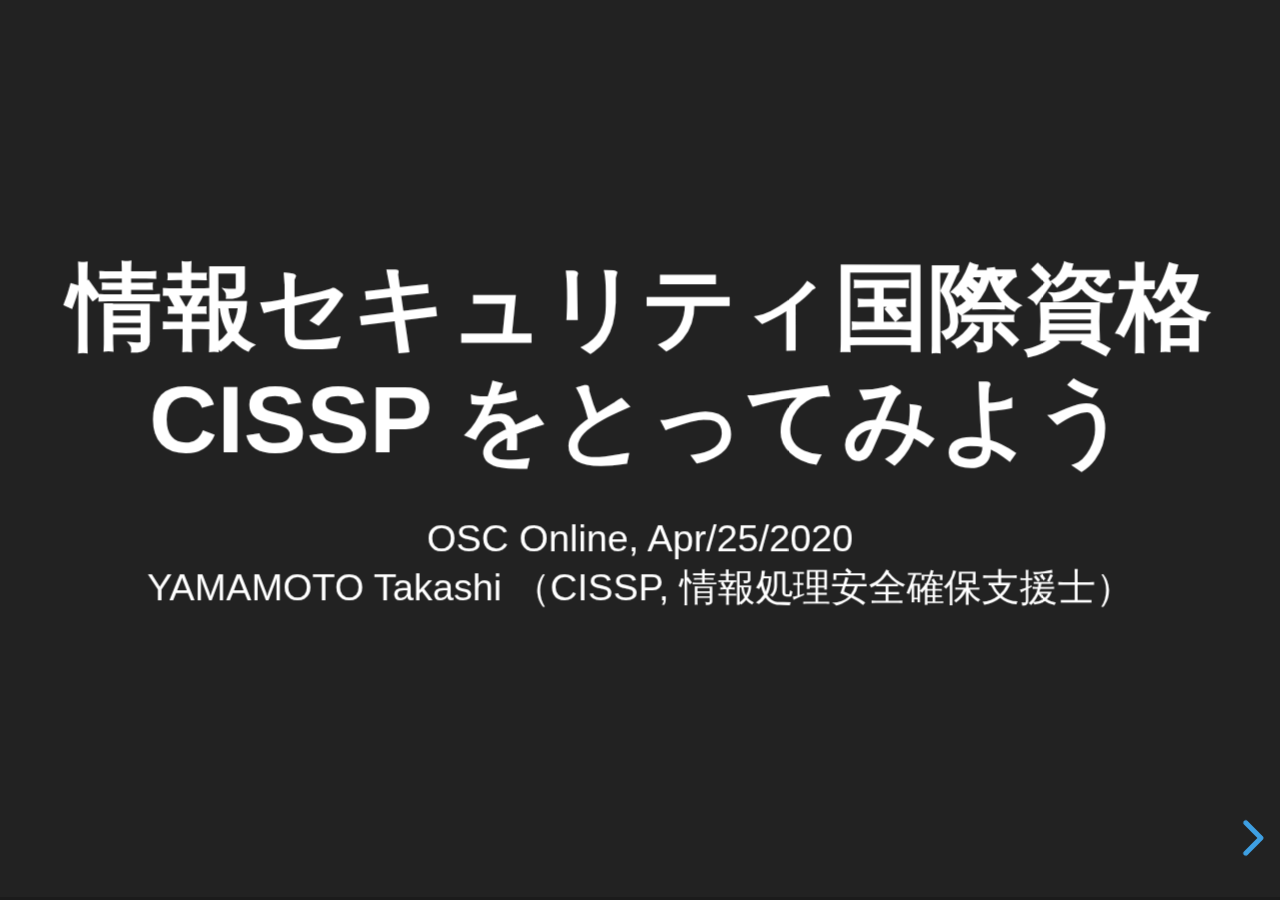
==== docs/index.html @ 503a68ac "doc -> docs" ====
<!DOCTYPE html>

<html>
  <head>
    <meta charset="utf-8" />
    <title>情報セキュリティ国際資格 CISSP をとってみよう &#8212; cissp 2019.9 documentation</title>
    <link rel="stylesheet" href="_static/basic.css" type="text/css" />
    <link rel="stylesheet" href="_static/pygments.css" type="text/css" />
    <link rel="stylesheet" href="_static/revealjs/css/reveal.css" type="text/css" />
    <link rel="stylesheet" href="_static/revealjs/lib/css/zenburn.css" type="text/css" />
    <link rel="stylesheet" href="_static/black2.css" type="text/css" />
    <script id="documentation_options" data-url_root="./" src="_static/documentation_options.js"></script>
    <script src="_static/jquery.js"></script>
    <script src="_static/underscore.js"></script>
    <script src="_static/doctools.js"></script>
    <script src="_static/language_data.js"></script>
    <link rel="index" title="Index" href="genindex.html" />
    <link rel="search" title="Search" href="search.html" />
    <meta name="apple-mobile-web-app-capable" content="yes">
    <meta name="apple-mobile-web-app-status-bar-style" content="black-translucent">
    <meta name="viewport" content="width=device-width, initial-scale=1.0, maximum-scale=1.0, user-scalable=no">
    
    
    <!-- Printing and PDF exports -->
    <script>
        var link = document.createElement( "link" );
        link.rel = "stylesheet";
        link.type = "text/css";
        if (window.location.search.match( /print-pdf/gi )) {
            link.href = "_static/revealjs/css/print/pdf.css";
        } else {
            link.href = "_static/revealjs/css/print/paper.css";
        }
        document.getElementsByTagName( "head" )[0].appendChild( link );
    </script>

  </head><body>
    <div class="reveal">
        <div class="slides">
            <aside class="notes">
Color profiles for Sphinx.</aside>
<aside class="notes">
Has to be used with hacks.css (bitbucket.org/lbesson/web-sphinx/src/master/.static/hacks.css)</aside>
<aside class="notes">
(c) Lilian Besson, 2011-2016, https://bitbucket.org/lbesson/web-sphinx/</aside>
<section>
<h1>情報セキュリティ国際資格 CISSP をとってみよう</h1>
<div class="line-block">
<div class="line">OSC Online, Apr/25/2020</div>
<div class="line">YAMAMOTO Takashi （CISSP, 情報処理安全確保支援士）</div>
</div>
</section>
<section >
<h2>お願い</h2>
<ul class="simple">
<li><p>zoom 聴講者はチャットか Q&amp;A でリアクションして頂けるとありがたいです</p>
<ul>
<li><p>リアクションないとものひとりごといっているような感覚に陥ります</p></li>
<li><p>他のセッションでも同じなのでよろしくおねがいします</p></li>
</ul>
</li>
<li><p>youtube のかたは twitter ハッシュタグ <span class="red">#osc20on</span></p>
<ul>
<li><p>zoom より 30 秒程度遅れます</p></li>
</ul>
</li>
</ul>
<p>ご協力を</p>
</section>
<section >
<section>
<h2>CISSP とは</h2>
<ul class="simple">
<li><p>CISSP - Certified Information Systems Security Professional セキュリティ プロフェッショナル認定資格</p></li>
<li><p>CISSP 認定資格とは、 <a class="reference external" href="https://japan.isc2.org/">(ISC)² （International Information Systems Security Certification Consortium）</a> が認定を行っている国際的に認められた情報セキュリティ・プロフェッショナル認定資格です。</p></li>
</ul>
</section>
<section >
<h3>なんのこっちゃ? （1）</h3>
<ul class="simple">
<li><p>情報処理安全確保支援士が通用するのは日本国内だけです</p>
<ul>
<li><p>だからといって支援士を否定はしません。お間違いなく</p></li>
</ul>
</li>
<li><p>航空自衛隊プログラム管理隊の自衛官が取得</p>
<ul>
<li><p>兵器はコンピューター</p></li>
<li><p>CISSP でサイバーセキュリティ勉強度をアメリカに証明</p>
<ul>
<li><p>CISSP ないとマニュアル見せてくれないはず</p></li>
</ul>
</li>
</ul>
</li>
</ul>
</section>
<section >
<h3>なんのこっちゃ? （2）</h3>
<ul class="simple">
<li><p>便利かつセキュアなコンピューターの利用</p>
<ul>
<li><p>コンピューターは道具です</p></li>
<li><p>道具の使用をセキュリティのために制限しないように努めます</p></li>
<li><p>セキュリティのためなんでもかんでも NG にする考えが NG</p></li>
</ul>
</li>
<li><p>マネージメント層向けです</p>
<ul>
<li><p>支援士のように枝葉末節は問われません</p></li>
</ul>
</li>
<li><p><a class="reference external" href="https://www.globalknowledge.com/us-en/resources/resource-library/articles/most-popular-certifications/">5 Most Popular IT Certifications for 2019 - Global Knowledge</a></p></li>
</ul>
</section>
<section >
<h3>言葉の定義を厳密に行う試験です</h3>
<ul class="simple">
<li><p>Policy: 従わないとならない、短い文。例: 会社のセクシャルハラスメントポリシー</p></li>
<li><p>Procedures: 従わないとならない、様々なタスクの実行方法をひとつずつ具体的に指示</p></li>
<li><p>Standards: 従わないとならない、詳しいスペック。例: 当社では Office 365 を全ノートパソコンに導入する</p></li>
<li><p>Baselines: 自分の判断で使う。Standard を導入するための統一基準。例: Group Policy in Windows</p></li>
<li><p>Guidelines: 自分の判断で使う。アドバイス集。例: サイバーセキュリティ経営ガイドライン</p></li>
</ul>
</section>
<section >
<h3>何人くらい ?</h3>
<p>全世界 142,112人 2020 年 1 月 1 日現在 <a class="reference external" href="https://japan.isc2.org/default.aspx">(ISC)² Japan</a></p>
<table class="colwidths-given docutils align-default">
<colgroup>
<col style="width: 50%" />
<col style="width: 50%" />
</colgroup>
<tbody>
<tr class="row-odd"><td><p>日本</p></td>
<td><p>2,566人</p></td>
</tr>
<tr class="row-even"><td><p>アメリカ</p></td>
<td><p>90,514人</p></td>
</tr>
<tr class="row-odd"><td><p>中国</p></td>
<td><p>2,870人</p></td>
</tr>
<tr class="row-even"><td><p>韓国</p></td>
<td><p>2,744人</p></td>
</tr>
<tr class="row-odd"><td><p>香港</p></td>
<td><p>1,827人</p></td>
</tr>
<tr class="row-even"><td><p>シンガポール</p></td>
<td><p>2,191人</p></td>
</tr>
<tr class="row-odd"><td><p>オーストラリア</p></td>
<td><p>2,696人</p></td>
</tr>
</tbody>
</table>
</section>
</section>
<section >
<h2>あんた誰よ ?</h2>
<ul class="simple">
<li><p>CISSP 2020/1 取得、情報処理安全確保支援士</p></li>
<li><p><a class="reference external" href="https://matomo.jp/">matomo (Piwik) Japan</a></p>
<ul>
<li><p>オープンソース Web アクセス解析システム</p></li>
</ul>
</li>
<li><p><a class="reference external" href="https://jpvlad.com">日本ウラジオストク協会理事</a></p></li>
<li><p>東京電機大学国際化サイバーセキュリティ学特別コース CySec 二期生</p></li>
<li><p>NICT 情報通信研究機構に勤務</p></li>
</ul>
<p>※本日の発表は各組織の見解ではありません</p>
</section>
<section >
<section>
<h2>試験</h2>
</section>
<section >
<h3>試験範囲</h3>
<div class="line-block">
<div class="line">CISSP CBK（Common Body of Knowledge: セキュリティ共通知識分野）</div>
<div class="line"><a class="reference external" href="https://japan.isc2.org/cissp_gaiyou.html">8 ドメイン概要</a></div>
</div>
<ul class="simple">
<li><p>とにかく範囲が広いです</p></li>
<li><p>2019 年 5 月、さらに cloud 関連セキュリティが追加される</p></li>
</ul>
</section>
<section >
<h3>試験内容</h3>
<ul class="simple">
<li><p>699 米ドル + 消費税、約 85,000 円</p></li>
<li><p>4 択が 250 問、6 時間</p></li>
<li><p>日本語選択時は原文（英語）を参照可能</p>
<ul>
<li><p>google 先生の日本語訳のほうがいいかも</p></li>
<li><p>Authentication と Authorization が日本語だと両方 <span class="red">認証</span></p></li>
</ul>
</li>
<li><p><a class="reference external" href="https://www.pearsonvue.co.jp/">ピアソン VUE</a> の試験室の空きを探して予約</p>
<ul>
<li><p>東京（大手町）、大阪、博多、ソウル等</p></li>
</ul>
</li>
</ul>
</section>
</section>
<section >
<section>
<h2>言語</h2>
</section>
<section >
<h3>日本語? 英語?</h3>
<ul class="simple">
<li><p>もともとの試験が英語なので英語で勉強しましょう</p>
<ul>
<li><p>ただ、（私の場合）恐ろしく時間かかりました</p></li>
<li><p>google 先生に電子辞書、なんでも使う</p></li>
<li><p>英語だと safari が使える＝教材が多量かつ安い → 後ほど</p></li>
</ul>
</li>
<li><p>日本語だと試験問題の訳がたまにぶれてます</p>
<ul>
<li><p>Authentication と Authorization が日本語だと両方 <span class="red">認証</span></p></li>
<li><p>third party が <span class="red">サードパーティ、関連会社だったり</span></p></li>
<li><p>英語では単語の意味を厳密に定義したうえで問題が構築されている</p></li>
</ul>
</li>
</ul>
</section>
</section>
<section >
<section>
<h2>CBK（Common Body of Knowledge） 本</h2>
</section>
<section >
<h3>Conrad 本</h3>
<ul class="simple">
<li><p><a class="reference external" href="https://www.amazon.co.jp/CISSP-Study-Guide-Third-Conrad/dp/0128024372">Conrad 本</a></p>
<ul>
<li><p>読み込めば 60-70% くらい問題の正解を選べるようになります</p></li>
<li><p>cloud 関連の記述はありませんが、公式問題集二版で十分 → 後ほど</p></li>
<li><p><span class="red">safari に入った!</span> → 後ほど</p></li>
</ul>
</li>
</ul>
</section>
<section >
<h3>CBK 公式本</h3>
<ul class="simple">
<li><p>(ISC) <sup>2</sup> CISSP Certified Information Systems Security Professional Official Study Guide, 8th Edition</p>
<ul>
<li><p>safari（英語）にある。辞書がわりにつかう</p></li>
<li><p><a class="reference external" href="https://www.amazon.co.jp/%E6%96%B0%E7%89%88-CISSP-CBK%E5%85%AC%E5%BC%8F%E3%82%AC%E3%82%A4%E3%83%89%E3%83%96%E3%83%83%E3%82%AF-%E3%82%A2%E3%83%80%E3%83%A0%E3%83%BB%E3%82%B4%E3%83%BC%E3%83%89%E3%83%B3/dp/475710376X/ref=sr_1_1?__mk_ja_JP=%E3%82%AB%E3%82%BF%E3%82%AB%E3%83%8A&amp;keywords=cissp+%E6%97%A5%E6%9C%AC%E8%AA%9E&amp;qid=1567339533&amp;s=books&amp;sr=1-1">日本語があるにしてもぶ厚すぎ</a> <span class="red">高杉</span></p></li>
<li><p>全部読むとかそういうことしない</p></li>
</ul>
</li>
</ul>
</section>
</section>
<section >
<section>
<h2>問題集</h2>
</section>
<section >
<h3>OFFICEAL PRACTICE TESTS 公式問題集</h3>
<ul>
<li><p><a class="reference external" href="https://testbanks.wiley.com/WPDACE/Products">CISSP OFFICIAL PRACTICE TESTS 第二版</a></p>
<ul>
<li><p>公式問題集はこれだけです</p>
<ul class="simple">
<li><p>仕上がりを見るために使いましょう</p></li>
</ul>
</li>
<li><p>第一版とあわせて見ておいてもよいでしょう</p></li>
<li><div class="line-block">
<div class="line">CBK に 2019 年 5 月に追加された cloud 関連は第二版で十分</div>
<div class="line">→ 一版にはない</div>
</div>
</li>
<li><p>第二版は CBT （Computer Based Training） あり → 後ほど</p></li>
<li><p>両方とも safari に有</p></li>
</ul>
</li>
</ul>
</section>
<section >
<h3>公式問題集以外 （1）</h3>
<ul>
<li><p><a class="reference external" href="https://www.amazon.co.jp/CISSP-Practice-Questions-Exam-Cram-ebook/dp/B01HF7BE78/ref=sr_1_1?__mk_ja_JP=%E3%82%AB%E3%82%BF%E3%82%AB%E3%83%8A&amp;keywords=CISSP+exam&amp;qid=1567339607&amp;s=english-books&amp;sr=1-1">CISSP Practice Questions Exam Cram 第 4 版</a></p>
<ul>
<li><p>出版社はピアソン（試験会場を運営）</p></li>
<li><p>公式問題集まえに解く。暗号方式についてこれでもかと出題アリ</p></li>
<li><div class="line-block">
<div class="line"><a class="reference external" href="https://www.amazon.co.jp/CISSP-Exam-Cram-Michael-Gregg/dp/0789760207">第 5 版</a> が一瞬出てたけど、消滅</div>
<div class="line">→ 第 4 版は cloud 関連がない</div>
</div>
</li>
<li><p>safari で入手可能</p></li>
</ul>
</li>
</ul>
</section>
<section >
<h3>公式問題集以外 （2）</h3>
<ul class="simple">
<li><p><a class="reference external" href="https://www.amazon.co.jp/CISSP-Practice-Exams-Fifth-Harris/dp/1260142671">CISSP Practice Exams, Fifth Edition</a></p>
<ul>
<li><p>工学系であればおなじみの McGraw-Hill、少し古いけど日本語訳あり</p></li>
<li><p>公式問題集と比較すると斜め上から考えさせるいい問題集だと思う</p></li>
<li><p>Shon Harris (March 27, 1968 – October 8, 2014) was a prolific author of books and articles on topics related to information security, including study guides for CISSP security certification examination.</p>
<ul>
<li><p>残念、著者亡くなる</p></li>
</ul>
</li>
<li><p>CBT あり → 後ほど</p></li>
</ul>
</li>
</ul>
</section>
</section>
<section >
<section>
<h2>CBT （Computer Based Training）</h2>
</section>
<section >
<h3>CCCure</h3>
<ul class="simple">
<li><p><a class="reference external" href="https://www.cccure.education/home">CCCure</a></p>
<ul>
<li><p>1 年で 200 米ドルだったと思う</p>
<ul>
<li><p>いろいろあるけど CISSP 関連は 1500 問ほど</p></li>
</ul>
</li>
<li><p>問題を作りたい人が投稿できるサイトです</p></li>
<li><p>パクり、解答が怪しいのも散見、だが domain 4 はどれよりも最強</p>
<ul>
<li><p>怪しい問題を調べまくるのもまたよし、力はつく</p></li>
</ul>
</li>
</ul>
</li>
</ul>
</section>
<section >
<h3>SYBEX</h3>
<ul class="simple">
<li><p><a class="reference external" href="https://testbanks.wiley.com/WPDACE/Login">(ISC)² CISSP Official Practice Tests, 2nd Edition</a></p>
<ul>
<li><p>CISSP Official Practice Tests <span class="red">一版</span> にログイン方法あり、無料</p>
<ul>
<li><p>一版は safari から入手してください</p></li>
<li><p>テストは二版です → つまり一版が手に入れば二版はタダ</p></li>
<li><p>公式問題集は仕上がりを見るために使いましょう</p></li>
</ul>
</li>
</ul>
</li>
</ul>
</section>
<section >
<h3>McGrawHill Education</h3>
<ul class="simple">
<li><p><a class="reference external" href="https://hub.totalsem.com/mheclaim">CISSP Practice Exams, Fifth Edition Resources</a></p>
<ul>
<li><p>CISSP Practice Exams, Fifth Edition に一章割いて CBT 説明有</p></li>
<li><p>はやく気づけばよかった</p></li>
<li><p>google 先生のためのコピペができないのでプラグインで解除します</p>
<ul>
<li><p><a class="reference external" href="https://addons.mozilla.org/ja/firefox/addon/absolute-enable-right-click/">Absolute Enable Right Click &amp; Copy</a> (Firefox)</p></li>
</ul>
</li>
</ul>
</li>
</ul>
</section>
<section >
<h3>Boson</h3>
<ul>
<li><p><a class="reference external" href="https://www.boson.com/certification-kit/kit-isc2-cissp?r=1">Kit for (ISC)² CISSP</a></p>
<ul>
<li><p>Boson さん、相当自身があるみたい。大激論 → <a class="reference external" href="https://www.reddit.com/r/cissp/comments/8giocu/cccure_or_boson/">CCCure or Boson?</a></p>
<ul>
<li><div class="line-block">
<div class="line">Boson さん、毎度 CISSP を失効させて、試験受けてるそうな…</div>
<div class="line">CISSP は、支援士と同様、認定講義を受けないと失効します</div>
</div>
</li>
</ul>
</li>
<li><p>CCCure に金払ったので使ってはないです… でもよさそうです</p></li>
</ul>
</li>
</ul>
</section>
</section>
<section >
<section>
<h2>大学機関</h2>
</section>
<section >
<h3>東京電機大学国際化サイバーセキュリティ特別コース</h3>
<ul class="simple">
<li><p><a class="reference external" href="https://cysec.dendai.ac.jp/">CySec</a></p>
<ul>
<li><p>これしか知らんけど一番安価でしょう</p></li>
<li><p>教育を受けて人月商売から脱却しませんか?</p></li>
<li><p>18:10 から北千住でセキュリティについて学ぶ</p></li>
<li><p>CISSP ドメインについての学習は CySec プログラムの一部</p></li>
</ul>
</li>
<li><p>厚生労働省「教育訓練給付制度（専門実践教育訓練給付）」対象</p>
<ul>
<li><p>フル受講し修了する必要があります</p></li>
</ul>
</li>
<li><p>子育て世代女性の受講支援あり（詳細不明）</p></li>
<li><p>お値段フル受講 224,000 円 + ID カード 10,000 円 + 施設利用料 200 USD</p>
<ul>
<li><p>フル受講は 140 駒/年</p></li>
</ul>
</li>
<li><p>毎月 OB/OG 会</p></li>
</ul>
</section>
<section >
<h3>CySec 講師陣（敬称略）</h3>
<ul class="simple">
<li><p>佐々木 良一: <a class="reference external" href="https://digitalforensic.jp/">デジタル・フォレンジック（DF）研究会会長</a> 日本 DF 第一人者</p></li>
<li><p>大河内 智秀: CISSP を日本に導入、 <a class="reference external" href="https://www.tokiorisk.co.jp/service/cyber/cisoadvisory/advisor01/">東京海上日動リスクコンサルティング</a></p></li>
<li><p>中島 一樹: トヨタ自動車情報セキュリティ推進室、トヨタの偉い人</p></li>
<li><p>小熊 慶一郎: (ISC) <sup>2</sup> 日本代表、もとバーテンダー</p></li>
<li><p>櫻庭 信之: 弁護士、デジタル・フォレンジック研究会法務部門トップ</p></li>
<li><p>上原 哲太郎: <a class="reference external" href="https://www.slideshare.net/tetsutalow/ss-109290879">サマータイム実施は不可能である</a></p></li>
<li><p>米澤 慎一郎: 岐阜県警察本部 CISSP, GCIH</p></li>
<li><p>猪俣 敦夫: 大阪大学、 <a class="reference external" href="http://www.enpit.jp/">enPiT</a> SecCap 等講師、NICT SecHack365</p></li>
<li><p>亀田 勇歩: SCSK 株式会社</p></li>
</ul>
<p>他多数、内容を考えると、講師陣ほぼボランティア ?</p>
</section>
</section>
<section >
<section>
<h2>「下手ほど筆を選べ」</h2>
</section>
<section >
<h3>kindle</h3>
<ul class="simple">
<li><p>kindle</p>
<ul>
<li><p>重たいの持って歩けないし、辞書と連動しているので必須</p></li>
<li><p>付属辞書は複数語が貧弱、英次郎から Kindle 用辞書を作製</p>
<ul>
<li><p><a class="reference external" href="http://umetake.d.dooo.jp/kindle/make_dic.html">Kindleで使える英和辞典を英辞郎から作成してみる</a></p>
<ul>
<li><p>ただ、辞書サイズ縮小化が目的となってしまいデータを削り複数語の検索ができないようにしているのが残念。
複数語こそ英次郎の持ち味なので縮小化しないように改造が必要</p></li>
</ul>
</li>
<li><p>英次郎はヤフオクでも手に入ります</p></li>
</ul>
</li>
</ul>
</li>
</ul>
</section>
<section >
<h3>kindle で読めるようデータをつくる</h3>
<ul class="simple">
<li><p><a class="reference external" href="https://calibre-ebook.com/">calibre - E-book management</a></p>
<ul>
<li><p>電子書籍からまるごとコピペして google 翻訳にかけるのに重宝</p></li>
<li><p>safari からのコピーを kindle で読めるように emobi 変換 → 転送</p></li>
</ul>
</li>
<li><p><a class="reference external" href="https://qiita.com/wildmouse/items/51416c27ee27e4d566dd">Safari Books Online</a></p>
<ul>
<li><p>LibreOffice に貼り付け → calibre でいい具合に ebook 化 → kindle</p></li>
<li><p>CBK 公式、Conrad 本等、CISSP 参考書の有名どころはすべてあります</p>
<ul>
<li><p>Conrad 本始め日本語化されていない書籍が安価にて手に入る</p></li>
</ul>
</li>
</ul>
</li>
</ul>
</section>
<section >
<h3>e-単語集</h3>
<ul>
<li><p><a class="reference external" href="https://quizlet.com">カード学習ソフト Quizlet</a></p>
<ul>
<li><p>調べた単語は中学英単語記憶のように全てつっこみます</p>
<ul>
<li><div class="line-block">
<div class="line">CCCure を解き終わるまではとにかくわからない単語だらけです</div>
<div class="line">↑ 終わるころには単語がそろい楽になります</div>
</div>
</li>
<li><p>単語集を作る作業だけで結構覚えられる</p></li>
</ul>
</li>
<li><p>スマホと連動できるので、通勤中単語を覚えること</p></li>
</ul>
</li>
</ul>
</section>
</section>
<section >
<section>
<h2>どう対策するか～取り組み方</h2>
</section>
<section >
<h3>取り組み方（1）</h3>
<ol class="arabic simple">
<li><p>Conrad 本を一度読みます</p></li>
<li><p>CISSP Practice Questions Exam Cram 第 4 版を解いていきます</p>
<ul class="simple">
<li><p>わからない（あやふやな）単語、略語は今一度解答前に調べます</p>
<ul>
<li><p>調べた結果は単語集としてまとめます</p></li>
<li><p>いい図面、PowerPoint は紙でコピーして手元におきます</p></li>
</ul>
</li>
<li><p>通勤中は Conrad 本二周目に入ります</p></li>
</ul>
</li>
<li><p>CCCure を解きます</p>
<ul class="simple">
<li><p>ここでも解答前に調べます</p></li>
</ul>
</li>
</ol>
</section>
<section >
<h3>取り組み方（2）</h3>
<ol class="arabic simple" start="4">
<li><p>CISSP OFFICIAL PRACTICE TESTS 第二版 で Practice Tests を <span class="red">除いた</span> ドメイン毎のテストを解きます</p>
<ul class="simple">
<li><p>ここでも解答前に調べていいですが、それでもどこのドメインが弱いか得点にあらわれます</p></li>
<li><p>弱いドメインのどの単語を覚えていないか控えておきます</p></li>
<li><p>解答前に調べても 8 割程度しか正解しないときは公式問題集以外で再勉強です</p></li>
</ul>
</li>
<li><p>弱い単語を覚え、弱いドメインは Conrad 本（3 周目）で復習</p></li>
</ol>
</section>
<section >
<h3>取り組み方（3）</h3>
<ol class="arabic" start="6">
<li><p>CISSP OFFICIAL PRACTICE TESTS 第二版 Practice Tests を解きます</p>
<ul class="simple">
<li><p>解答前に調べてもてもいいですが、正答率 9 割を目指します</p>
<ul>
<li><p>すこし解いて 9 割でなければ、弱いドメインの復習</p></li>
<li><p>Practice Tests は 250 問程度、貴重な公式問題を消費しない</p></li>
</ul>
</li>
<li><p>弱い単語の復習に専念します</p></li>
</ul>
</li>
<li><ol class="arabic simple" start="6">
<li><p>の進捗をみつつ試験会場の予約をします</p></li>
</ol>
<ul class="simple">
<li><p>仕上がりが芳しくなければ試験日をリスケ</p></li>
<li><p>解答時間は長丁場なのであまり気にしなくてもいいです</p></li>
</ul>
</li>
</ol>
</section>
</section>
<section >
<section>
<h2>試験当日</h2>
</section>
<section >
<h3>持っていくもの</h3>
<ul class="simple">
<li><p>運転免許証と図書館のカード</p></li>
<li><p><span class="red">食料</span> 、水</p>
<ul>
<li><p>弁当も可能だが、ロッカーが狭い</p></li>
</ul>
</li>
</ul>
</section>
<section >
<h3>試験中</h3>
<ul class="simple">
<li><p>いつでも休憩で退出可能です</p>
<ul>
<li><p>いちいち静脈認証するので面倒ではあります</p></li>
<li><p>眼鏡もいちいちチェックされます</p></li>
</ul>
</li>
</ul>
</section>
<section >
<h3>試験後</h3>
<ul class="simple">
<li><p>時間が来ると自動終了します</p>
<ul>
<li><p>データの submit は試験官が行います</p></li>
</ul>
</li>
<li><p>submit して即座に結果がわかります</p>
<ul>
<li><p>クールダウンする間もなく、落ちた時は悲しいものがあります</p></li>
</ul>
</li>
</ul>
</section>
<section >
<h3>試験結果</h3>
<ul class="simple">
<li><p>不合格は A4 二枚、合格は一枚、だから、内容見なくてもわかる</p>
<ul>
<li><p>一回落ちたから知ってるんです (w</p></li>
</ul>
</li>
</ul>
</section>
</section>
<section >
<h2>単語集</h2>
<div class="line-block">
<div class="line"><a class="reference external" href="https://qiita.com/selfnavi/items/fc81f2950c6eb21807fd">CISSP 単語集</a></div>
<div class="line">情報源のリンクもあるので、後追いするだけでおけー</div>
<div class="line">一年半くらいかかってます</div>
</div>
</section>
<section >
<section>
<h2>合格後の手続き</h2>
</section>
<section >
<h3>必要なもの</h3>
<ol class="arabic simple">
<li><p>CISSP フォルダー（すでに取得しているということ）の推薦</p></li>
<li><p>職場に所属している（いた）ことの証明</p></li>
<li><p>職務経歴書</p></li>
<li><p>初年度会費</p></li>
</ol>
</section>
<section >
<h3>CISSP フォルダーの推薦</h3>
<ul class="simple">
<li><p>フルネームと (ISC) <sup>2</sup> の会員番号が必要</p>
<ul>
<li><p>推薦文まで用意しろとはいわれません</p></li>
<li><p>知り合いいなければ (ISC) <sup>2</sup> に相談するか、私でもいいです</p></li>
</ul>
</li>
</ul>
</section>
<section >
<h3>会社の所属証明書</h3>
<ul class="simple">
<li><p>形式はなんでもいいけど <span class="red">英語</span> で</p>
<ul>
<li><p>わたしは <a class="reference external" href="https://dent-sweden.com/study-abroad/certificate-of-employmetnt">この通りに書いてくれ</a> と、前職社長にお願いしました</p></li>
</ul>
</li>
</ul>
</section>
<section >
<h3>職務経歴書</h3>
<p>Candidates must have a minimum of five years cumulative paid work experience in two or more of the eight domains of the CISSP CBK.</p>
<ul class="simple">
<li><p>A4 二枚程度で(ISC) <sup>2</sup> が要求する 5 年、2 ドメイン以上の関連を書く</p></li>
<li><p>経営者層（C-level）とか、情シス、ベンダーにセキュリティ対策とかインシデントにおいてどう自分がつないだのかを詳しく書く</p></li>
</ul>
</section>
<section >
<h3>職務経歴書（要求を満たさなかった例）</h3>
<p>Thank you for your submission. Unfortunately, you did not provide enough information for us to determine your experience in the CISSP domains.</p>
<p>Please provide a detailed description of the security duties that you performed in relation to the CISSP domains for each position you are claiming toward your experience.</p>
<ul class="simple">
<li><p>ここまで 2 カ月ほど待たされます</p></li>
<li><p>さすがにここではお見せできません</p></li>
</ul>
</section>
<section >
<h3>職務経歴書（書き直し後）</h3>
<p>Congratulations! Your application for CISSP has been reviewed and is now complete. Please check www.isc2.org/dashboard to review your certification status. 年会費払え</p>
<ul class="simple">
<li><p>結局 google 翻訳で日本語がおかしくければおkーでした</p></li>
<li><p>書き直しの提出については一週間以内に返事がきます</p></li>
</ul>
</section>
<section >
<h3>年会費をクレジットカードでお支払い</h3>
<ul class="simple">
<li><p>13914 円（125 USD）/year</p></li>
<li><p><a class="reference external" href="https://www.isc2.org/Dashboard/Profile">ISC² マイページ</a> より CISSP 証明書を PDF で発行できます</p></li>
</ul>
<p>Congratulations! Based on your examination results, application review and acceptance of your endorsement, the (ISC)² Board of Directors has awarded you the CISSP certification.</p>
</section>
<section >
<h3>紙の証明書がきます</h3>
<ul class="simple">
<li><p>二カ月近くかかります</p></li>
</ul>
</section>
</section>
<section >
<h2>ご清聴ありがとうございました</h2>
<p>質問ありましたら</p>
</section>

        </div>
    </div>
    
    <script src="_static/revealjs/js/reveal.js"></script>
    
    <script>
        var revealjsConfig = {
          dependencies: []
        };
        Object.assign(revealjsConfig, 
{
    "width": 1366,
    "height": 768,
    "lang": "ja",
    "slide_number": "True"
}
);
        
        
        
        // More info https://github.com/hakimel/reveal.js#configuration
        Reveal.initialize(revealjsConfig);
    </script>

  </body>
</html>
---- docs/_static/basic.css ----
/*
 * basic.css
 * ~~~~~~~~~
 *
 * Sphinx stylesheet -- basic theme.
 *
 * :copyright: Copyright 2007-2020 by the Sphinx team, see AUTHORS.
 * :license: BSD, see LICENSE for details.
 *
 */

/* -- main layout ----------------------------------------------------------- */

div.clearer {
    clear: both;
}

/* -- relbar ---------------------------------------------------------------- */

div.related {
    width: 100%;
    font-size: 90%;
}

div.related h3 {
    display: none;
}

div.related ul {
    margin: 0;
    padding: 0 0 0 10px;
    list-style: none;
}

div.related li {
    display: inline;
}

div.related li.right {
    float: right;
    margin-right: 5px;
}

/* -- sidebar --------------------------------------------------------------- */

div.sphinxsidebarwrapper {
    padding: 10px 5px 0 10px;
}

div.sphinxsidebar {
    float: left;
    width: 230px;
    margin-left: -100%;
    font-size: 90%;
    word-wrap: break-word;
    overflow-wrap : break-word;
}

div.sphinxsidebar ul {
    list-style: none;
}

div.sphinxsidebar ul ul,
div.sphinxsidebar ul.want-points {
    margin-left: 20px;
    list-style: square;
}

div.sphinxsidebar ul ul {
    margin-top: 0;
    margin-bottom: 0;
}

div.sphinxsidebar form {
    margin-top: 10px;
}

div.sphinxsidebar input {
    border: 1px solid #98dbcc;
    font-family: sans-serif;
    font-size: 1em;
}

div.sphinxsidebar #searchbox form.search {
    overflow: hidden;
}

div.sphinxsidebar #searchbox input[type="text"] {
    float: left;
    width: 80%;
    padding: 0.25em;
    box-sizing: border-box;
}

div.sphinxsidebar #searchbox input[type="submit"] {
    float: left;
    width: 20%;
    border-left: none;
    padding: 0.25em;
    box-sizing: border-box;
}


img {
    border: 0;
    max-width: 100%;
}

/* -- search page ----------------------------------------------------------- */

ul.search {
    margin: 10px 0 0 20px;
    padding: 0;
}

ul.search li {
    padding: 5px 0 5px 20px;
    background-image: url(file.png);
    background-repeat: no-repeat;
    background-position: 0 7px;
}

ul.search li a {
    font-weight: bold;
}

ul.search li div.context {
    color: #888;
    margin: 2px 0 0 30px;
    text-align: left;
}

ul.keywordmatches li.goodmatch a {
    font-weight: bold;
}

/* -- index page ------------------------------------------------------------ */

table.contentstable {
    width: 90%;
    margin-left: auto;
    margin-right: auto;
}

table.contentstable p.biglink {
    line-height: 150%;
}

a.biglink {
    font-size: 1.3em;
}

span.linkdescr {
    font-style: italic;
    padding-top: 5px;
    font-size: 90%;
}

/* -- general index --------------------------------------------------------- */

table.indextable {
    width: 100%;
}

table.indextable td {
    text-align: left;
    vertical-align: top;
}

table.indextable ul {
    margin-top: 0;
    margin-bottom: 0;
    list-style-type: none;
}

table.indextable > tbody > tr > td > ul {
    padding-left: 0em;
}

table.indextable tr.pcap {
    height: 10px;
}

table.indextable tr.cap {
    margin-top: 10px;
    background-color: #f2f2f2;
}

img.toggler {
    margin-right: 3px;
    margin-top: 3px;
    cursor: pointer;
}

div.modindex-jumpbox {
    border-top: 1px solid #ddd;
    border-bottom: 1px solid #ddd;
    margin: 1em 0 1em 0;
    padding: 0.4em;
}

div.genindex-jumpbox {
    border-top: 1px solid #ddd;
    border-bottom: 1px solid #ddd;
    margin: 1em 0 1em 0;
    padding: 0.4em;
}

/* -- domain module index --------------------------------------------------- */

table.modindextable td {
    padding: 2px;
    border-collapse: collapse;
}

/* -- general body styles --------------------------------------------------- */

div.body {
    min-width: 450px;
    max-width: 800px;
}

div.body p, div.body dd, div.body li, div.body blockquote {
    -moz-hyphens: auto;
    -ms-hyphens: auto;
    -webkit-hyphens: auto;
    hyphens: auto;
}

a.headerlink {
    visibility: hidden;
}

a.brackets:before,
span.brackets > a:before{
    content: "[";
}

a.brackets:after,
span.brackets > a:after {
    content: "]";
}

h1:hover > a.headerlink,
h2:hover > a.headerlink,
h3:hover > a.headerlink,
h4:hover > a.headerlink,
h5:hover > a.headerlink,
h6:hover > a.headerlink,
dt:hover > a.headerlink,
caption:hover > a.headerlink,
p.caption:hover > a.headerlink,
div.code-block-caption:hover > a.headerlink {
    visibility: visible;
}

div.body p.caption {
    text-align: inherit;
}

div.body td {
    text-align: left;
}

.first {
    margin-top: 0 !important;
}

p.rubric {
    margin-top: 30px;
    font-weight: bold;
}

img.align-left, .figure.align-left, object.align-left {
    clear: left;
    float: left;
    margin-right: 1em;
}

img.align-right, .figure.align-right, object.align-right {
    clear: right;
    float: right;
    margin-left: 1em;
}

img.align-center, .figure.align-center, object.align-center {
  display: block;
  margin-left: auto;
  margin-right: auto;
}

img.align-default, .figure.align-default {
  display: block;
  margin-left: auto;
  margin-right: auto;
}

.align-left {
    text-align: left;
}

.align-center {
    text-align: center;
}

.align-default {
    text-align: center;
}

.align-right {
    text-align: right;
}

/* -- sidebars -------------------------------------------------------------- */

div.sidebar {
    margin: 0 0 0.5em 1em;
    border: 1px solid #ddb;
    padding: 7px 7px 0 7px;
    background-color: #ffe;
    width: 40%;
    float: right;
}

p.sidebar-title {
    font-weight: bold;
}

/* -- topics ---------------------------------------------------------------- */

div.topic {
    border: 1px solid #ccc;
    padding: 7px 7px 0 7px;
    margin: 10px 0 10px 0;
}

p.topic-title {
    font-size: 1.1em;
    font-weight: bold;
    margin-top: 10px;
}

/* -- admonitions ----------------------------------------------------------- */

div.admonition {
    margin-top: 10px;
    margin-bottom: 10px;
    padding: 7px;
}

div.admonition dt {
    font-weight: bold;
}

div.admonition dl {
    margin-bottom: 0;
}

p.admonition-title {
    margin: 0px 10px 5px 0px;
    font-weight: bold;
}

div.body p.centered {
    text-align: center;
    margin-top: 25px;
}

/* -- tables ---------------------------------------------------------------- */

table.docutils {
    border: 0;
    border-collapse: collapse;
}

table.align-center {
    margin-left: auto;
    margin-right: auto;
}

table.align-default {
    margin-left: auto;
    margin-right: auto;
}

table caption span.caption-number {
    font-style: italic;
}

table caption span.caption-text {
}

table.docutils td, table.docutils th {
    padding: 1px 8px 1px 5px;
    border-top: 0;
    border-left: 0;
    border-right: 0;
    border-bottom: 1px solid #aaa;
}

table.footnote td, table.footnote th {
    border: 0 !important;
}

th {
    text-align: left;
    padding-right: 5px;
}

table.citation {
    border-left: solid 1px gray;
    margin-left: 1px;
}

table.citation td {
    border-bottom: none;
}

th > p:first-child,
td > p:first-child {
    margin-top: 0px;
}

th > p:last-child,
td > p:last-child {
    margin-bottom: 0px;
}

/* -- figures --------------------------------------------------------------- */

div.figure {
    margin: 0.5em;
    padding: 0.5em;
}

div.figure p.caption {
    padding: 0.3em;
}

div.figure p.caption span.caption-number {
    font-style: italic;
}

div.figure p.caption span.caption-text {
}

/* -- field list styles ----------------------------------------------------- */

table.field-list td, table.field-list th {
    border: 0 !important;
}

.field-list ul {
    margin: 0;
    padding-left: 1em;
}

.field-list p {
    margin: 0;
}

.field-name {
    -moz-hyphens: manual;
    -ms-hyphens: manual;
    -webkit-hyphens: manual;
    hyphens: manual;
}

/* -- hlist styles ---------------------------------------------------------- */

table.hlist td {
    vertical-align: top;
}


/* -- other body styles ----------------------------------------------------- */

ol.arabic {
    list-style: decimal;
}

ol.loweralpha {
    list-style: lower-alpha;
}

ol.upperalpha {
    list-style: upper-alpha;
}

ol.lowerroman {
    list-style: lower-roman;
}

ol.upperroman {
    list-style: upper-roman;
}

li > p:first-child {
    margin-top: 0px;
}

li > p:last-child {
    margin-bottom: 0px;
}

dl.footnote > dt,
dl.citation > dt {
    float: left;
}

dl.footnote > dd,
dl.citation > dd {
    margin-bottom: 0em;
}

dl.footnote > dd:after,
dl.citation > dd:after {
    content: "";
    clear: both;
}

dl.field-list {
    display: grid;
    grid-template-columns: fit-content(30%) auto;
}

dl.field-list > dt {
    font-weight: bold;
    word-break: break-word;
    padding-left: 0.5em;
    padding-right: 5px;
}

dl.field-list > dt:after {
    content: ":";
}

dl.field-list > dd {
    padding-left: 0.5em;
    margin-top: 0em;
    margin-left: 0em;
    margin-bottom: 0em;
}

dl {
    margin-bottom: 15px;
}

dd > p:first-child {
    margin-top: 0px;
}

dd ul, dd table {
    margin-bottom: 10px;
}

dd {
    margin-top: 3px;
    margin-bottom: 10px;
    margin-left: 30px;
}

dt:target, span.highlighted {
    background-color: #fbe54e;
}

rect.highlighted {
    fill: #fbe54e;
}

dl.glossary dt {
    font-weight: bold;
    font-size: 1.1em;
}

.optional {
    font-size: 1.3em;
}

.sig-paren {
    font-size: larger;
}

.versionmodified {
    font-style: italic;
}

.system-message {
    background-color: #fda;
    padding: 5px;
    border: 3px solid red;
}

.footnote:target  {
    background-color: #ffa;
}

.line-block {
    display: block;
    margin-top: 1em;
    margin-bottom: 1em;
}

.line-block .line-block {
    margin-top: 0;
    margin-bottom: 0;
    margin-left: 1.5em;
}

.guilabel, .menuselection {
    font-family: sans-serif;
}

.accelerator {
    text-decoration: underline;
}

.classifier {
    font-style: oblique;
}

.classifier:before {
    font-style: normal;
    margin: 0.5em;
    content: ":";
}

abbr, acronym {
    border-bottom: dotted 1px;
    cursor: help;
}

/* -- code displays --------------------------------------------------------- */

pre {
    overflow: auto;
    overflow-y: hidden;  /* fixes display issues on Chrome browsers */
}

span.pre {
    -moz-hyphens: none;
    -ms-hyphens: none;
    -webkit-hyphens: none;
    hyphens: none;
}

td.linenos pre {
    padding: 5px 0px;
    border: 0;
    background-color: transparent;
    color: #aaa;
}

table.highlighttable {
    margin-left: 0.5em;
}

table.highlighttable td {
    padding: 0 0.5em 0 0.5em;
}

div.code-block-caption {
    padding: 2px 5px;
    font-size: small;
}

div.code-block-caption code {
    background-color: transparent;
}

div.code-block-caption + div > div.highlight > pre {
    margin-top: 0;
}

div.doctest > div.highlight span.gp {  /* gp: Generic.Prompt */
    user-select: none;
}

div.code-block-caption span.caption-number {
    padding: 0.1em 0.3em;
    font-style: italic;
}

div.code-block-caption span.caption-text {
}

div.literal-block-wrapper {
    padding: 1em 1em 0;
}

div.literal-block-wrapper div.highlight {
    margin: 0;
}

code.descname {
    background-color: transparent;
    font-weight: bold;
    font-size: 1.2em;
}

code.descclassname {
    background-color: transparent;
}

code.xref, a code {
    background-color: transparent;
    font-weight: bold;
}

h1 code, h2 code, h3 code, h4 code, h5 code, h6 code {
    background-color: transparent;
}

.viewcode-link {
    float: right;
}

.viewcode-back {
    float: right;
    font-family: sans-serif;
}

div.viewcode-block:target {
    margin: -1px -10px;
    padding: 0 10px;
}

/* -- math display ---------------------------------------------------------- */

img.math {
    vertical-align: middle;
}

div.body div.math p {
    text-align: center;
}

span.eqno {
    float: right;
}

span.eqno a.headerlink {
    position: relative;
    left: 0px;
    z-index: 1;
}

div.math:hover a.headerlink {
    visibility: visible;
}

/* -- printout stylesheet --------------------------------------------------- */

@media print {
    div.document,
    div.documentwrapper,
    div.bodywrapper {
        margin: 0 !important;
        width: 100%;
    }

    div.sphinxsidebar,
    div.related,
    div.footer,
    #top-link {
        display: none;
    }
}
---- docs/_static/pygments.css ----
.highlight .hll { background-color: #ffffcc }
.highlight  { background: #ffffff; }
---- docs/_static/revealjs/lib/css/zenburn.css ----
/*

Zenburn style from voldmar.ru (c) Vladimir Epifanov <voldmar@voldmar.ru>
based on dark.css by Ivan Sagalaev

*/

.hljs {
  display: block;
  overflow-x: auto;
  padding: 0.5em;
  background: #3f3f3f;
  color: #dcdcdc;
}

.hljs-keyword,
.hljs-selector-tag,
.hljs-tag {
  color: #e3ceab;
}

.hljs-template-tag {
  color: #dcdcdc;
}

.hljs-number {
  color: #8cd0d3;
}

.hljs-variable,
.hljs-template-variable,
.hljs-attribute {
  color: #efdcbc;
}

.hljs-literal {
  color: #efefaf;
}

.hljs-subst {
  color: #8f8f8f;
}

.hljs-title,
.hljs-name,
.hljs-selector-id,
.hljs-selector-class,
.hljs-section,
.hljs-type {
  color: #efef8f;
}

.hljs-symbol,
.hljs-bullet,
.hljs-link {
  color: #dca3a3;
}

.hljs-deletion,
.hljs-string,
.hljs-built_in,
.hljs-builtin-name {
  color: #cc9393;
}

.hljs-addition,
.hljs-comment,
.hljs-quote,
.hljs-meta {
  color: #7f9f7f;
}


.hljs-emphasis {
  font-style: italic;
}

.hljs-strong {
  font-weight: bold;
}
---- docs/_static/black2.css ----
/**
 * Reveal.js theme for attakei as NIJIBOX employee
 */
/**
 * Black theme for reveal.js. This is the opposite of the 'white' theme.
 *
 * By Hakim El Hattab, http://hakim.se
 */
@import url(../../lib/font/source-sans-pro/source-sans-pro.css);
@import url("hacks.css");
 section.has-light-background, section.has-light-background h1, section.has-light-background h2, section.has-light-background h3, section.has-light-background h4, section.has-light-background h5, section.has-light-background h6 {
   color: #222; }
 
 /*********************************************
  * GLOBAL STYLES
  *********************************************/
 body {
   background: #222;
   background-color: #222; }
 
 .reveal {
   font-family: "Source Sans Pro", Helvetica, sans-serif;
   font-size: 42px;
   font-weight: normal;
   color: #fff; }
 
 ::selection {
   color: #fff;
   background: #bee4fd;
   text-shadow: none; }
 
 ::-moz-selection {
   color: #fff;
   background: #bee4fd;
   text-shadow: none; }
 
 .reveal .slides section,
 .reveal .slides section > section {
   line-height: 1.3;
   font-weight: inherit; }
 
 /*********************************************
  * HEADERS
  *********************************************/
 .reveal h1,
 .reveal h2,
 .reveal h3,
 .reveal h4,
 .reveal h5,
 .reveal h6 {
   margin: 0 0 20px 0;
   color: #fff;
   font-family: "Source Sans Pro", Helvetica, sans-serif;
   font-weight: 600;
   line-height: 1.2;
   letter-spacing: normal;
   text-transform: uppercase;
   text-shadow: none;
   word-wrap: break-word; }
 
 .reveal h1 {
   font-size: 2.5em; }
 
 .reveal h2 {
   font-size: 1.6em; }
 
 .reveal h3 {
   font-size: 1.3em; }
 
 .reveal h4 {
   font-size: 1em; }
 
 .reveal h1 {
   text-shadow: none; }
 
 /*********************************************
  * OTHER
  *********************************************/
 .reveal p {
   margin: 20px 0;
   line-height: 1.3; }
 
 /* Ensure certain elements are never larger than the slide itself */
 .reveal img,
 .reveal video,
 .reveal iframe {
   max-width: 95%;
   max-height: 95%; }
 
 .reveal strong,
 .reveal b {
   font-weight: bold; }
 
 .reveal em {
   font-style: italic; }
 
 .reveal ol,
 .reveal dl,
 .reveal ul {
   display: inline-block;
   text-align: left;
   margin: 0 0 0 1em; }
 
 .reveal ol {
   list-style-type: decimal; }
 
 .reveal ul {
   list-style-type: disc; }
 
 .reveal ul ul {
   list-style-type: square; }
 
 .reveal ul ul ul {
   list-style-type: circle; }
 
 .reveal ul ul,
 .reveal ul ol,
 .reveal ol ol,
 .reveal ol ul {
   display: block;
   margin-left: 40px; }
 
 .reveal dt {
   font-weight: bold; }
 
 .reveal dd {
   margin-left: 40px; }
 
 .reveal blockquote {
   display: block;
   position: relative;
   width: 70%;
   margin: 20px auto;
   padding: 5px;
   font-style: italic;
   background: rgba(255, 255, 255, 0.05);
   box-shadow: 0px 0px 2px rgba(0, 0, 0, 0.2); }
 
 .reveal blockquote p:first-child,
 .reveal blockquote p:last-child {
   display: inline-block; }
 
 .reveal q {
   font-style: italic; }
 
 .reveal pre {
   display: block;
   position: relative;
   width: 90%;
   margin: 20px auto;
   text-align: left;
   font-size: 0.55em;
   font-family: monospace;
   line-height: 1.2em;
   word-wrap: break-word;
   box-shadow: 0px 0px 6px rgba(0, 0, 0, 0.3); }
 
 .reveal code {
   font-family: monospace;
   text-transform: none; }
 
 .reveal pre code {
   display: block;
   padding: 5px;
   overflow: auto;
   max-height: 400px;
   word-wrap: normal; }
 
 .reveal table {
   margin: auto;
   border-collapse: collapse;
   border-spacing: 0; }
 
 .reveal table th {
   font-weight: bold; }
 
 .reveal table th,
 .reveal table td {
   text-align: left;
   padding: 0.2em 0.5em 0.2em 0.5em;
   border-bottom: 1px solid; }
 
 .reveal table th[align="center"],
 .reveal table td[align="center"] {
   text-align: center; }
 
 .reveal table th[align="right"],
 .reveal table td[align="right"] {
   text-align: right; }
 
 .reveal table tbody tr:last-child th,
 .reveal table tbody tr:last-child td {
   border-bottom: none; }
 
 .reveal sup {
   vertical-align: super;
   font-size: smaller; }
 
 .reveal sub {
   vertical-align: sub;
   font-size: smaller; }
 
 .reveal small {
   display: inline-block;
   font-size: 0.6em;
   line-height: 1.2em;
   vertical-align: top; }
 
 .reveal small * {
   vertical-align: top; }
 
 /*********************************************
  * LINKS
  *********************************************/
 .reveal a {
   color: #42affa;
   text-decoration: none;
   -webkit-transition: color .15s ease;
   -moz-transition: color .15s ease;
   transition: color .15s ease; }
 
 .reveal a:hover {
   color: #8dcffc;
   text-shadow: none;
   border: none; }
 
 .reveal .roll span:after {
   color: #fff;
   background: #068de9; }
 
 /*********************************************
  * IMAGES
  *********************************************/
 .reveal section img {
   margin: 15px 0px;
   background: rgba(255, 255, 255, 0.12);
   border: 4px solid #fff;
   box-shadow: 0 0 10px rgba(0, 0, 0, 0.15); }
 
 .reveal section img.plain {
   border: 0;
   box-shadow: none; }
 
 .reveal a img {
   -webkit-transition: all .15s linear;
   -moz-transition: all .15s linear;
   transition: all .15s linear; }
 
 .reveal a:hover img {
   background: rgba(255, 255, 255, 0.2);
   border-color: #42affa;
   box-shadow: 0 0 20px rgba(0, 0, 0, 0.55); }
 
 /*********************************************
  * NAVIGATION CONTROLS
  *********************************************/
 .reveal .controls {
   color: #42affa; }
 
 /*********************************************
  * PROGRESS BAR
  *********************************************/
 .reveal .progress {
   background: rgba(0, 0, 0, 0.2);
   color: #42affa; }
 
 .reveal .progress span {
   -webkit-transition: width 800ms cubic-bezier(0.26, 0.86, 0.44, 0.985);
   -moz-transition: width 800ms cubic-bezier(0.26, 0.86, 0.44, 0.985);
   transition: width 800ms cubic-bezier(0.26, 0.86, 0.44, 0.985); }
 
 /*********************************************
  * PRINT BACKGROUND
  *********************************************/
 @media print {
   .backgrounds {
     background-color: #222; } }
 
 .reveal * {
   text-transform: none !important; }
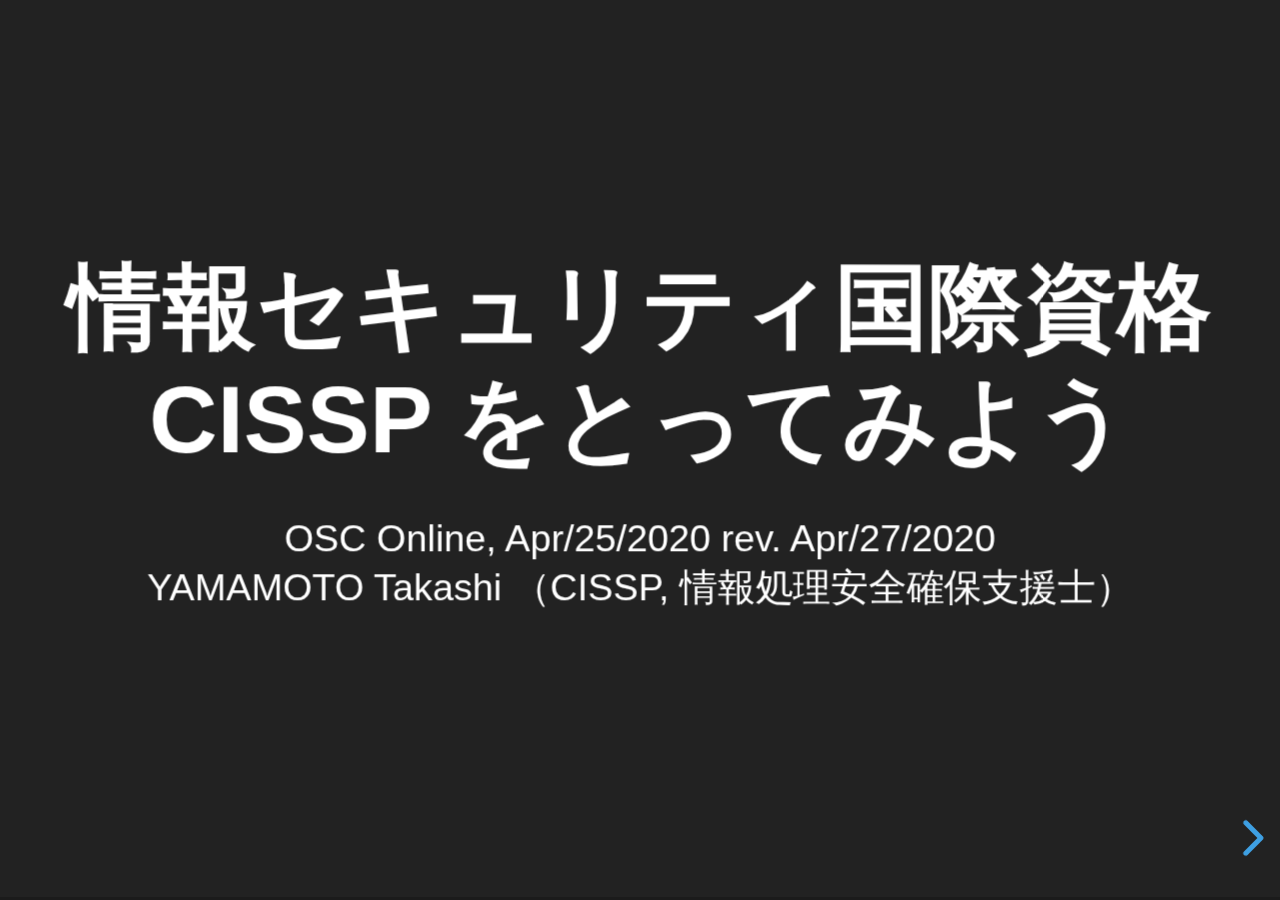
==== commit 31e1c118: "Fixed the links." ====
--- a/docs/index.html
+++ b/docs/index.html
@@ -47,7 +47,7 @@
 <section>
 <h1>情報セキュリティ国際資格 CISSP をとってみよう</h1>
 <div class="line-block">
-<div class="line">OSC Online, Apr/25/2020</div>
+<div class="line">OSC Online, Apr/25/2020 rev. Apr/27/2020</div>
 <div class="line">YAMAMOTO Takashi （CISSP, 情報処理安全確保支援士）</div>
 </div>
 </section>
@@ -199,9 +199,15 @@
 <li><p>Authentication と Authorization が日本語だと両方 <span class="red">認証</span></p></li>
 </ul>
 </li>
-<li><p><a class="reference external" href="https://www.pearsonvue.co.jp/">ピアソン VUE</a> の試験室の空きを探して予約</p>
-<ul>
-<li><p>東京（大手町）、大阪、博多、ソウル等</p></li>
+<li><p><a class="reference external" href="https://www.pearsonvue.co.jp/Clients/ISC2.aspx">ピアソン VUE</a> の試験室の空きを探して予約</p>
+<ul>
+<li><p>東京（大手町、新宿）、大阪、ソウル、大邱等</p>
+<ul>
+<li><p>新宿が新設され、博多は廃止されました</p></li>
+<li><p>コロナ下、日本は <span class="red">細々と営業</span> 、US のテストセンターは <span class="red">完全停止</span></p></li>
+<li><p><a class="reference external" href="https://www.pearsonvue.co.jp/Clients/ISC2.aspx">ピアソン VUE</a> 右メニュー「テストセンターの検索」</p></li>
+</ul>
+</li>
 </ul>
 </li>
 </ul>
@@ -253,8 +259,8 @@
 <li><p>(ISC) <sup>2</sup> CISSP Certified Information Systems Security Professional Official Study Guide, 8th Edition</p>
 <ul>
 <li><p>safari（英語）にある。辞書がわりにつかう</p></li>
-<li><p><a class="reference external" href="https://www.amazon.co.jp/%E6%96%B0%E7%89%88-CISSP-CBK%E5%85%AC%E5%BC%8F%E3%82%AC%E3%82%A4%E3%83%89%E3%83%96%E3%83%83%E3%82%AF-%E3%82%A2%E3%83%80%E3%83%A0%E3%83%BB%E3%82%B4%E3%83%BC%E3%83%89%E3%83%B3/dp/475710376X/ref=sr_1_1?__mk_ja_JP=%E3%82%AB%E3%82%BF%E3%82%AB%E3%83%8A&amp;keywords=cissp+%E6%97%A5%E6%9C%AC%E8%AA%9E&amp;qid=1567339533&amp;s=books&amp;sr=1-1">日本語があるにしてもぶ厚すぎ</a> <span class="red">高杉</span></p></li>
-<li><p>全部読むとかそういうことしない</p></li>
+<li><p><a class="reference external" href="https://www.amazon.co.jp/%E6%96%B0%E7%89%88-CISSP-CBK%E5%85%AC%E5%BC%8F%E3%82%AC%E3%82%A4%E3%83%89%E3%83%96%E3%83%83%E3%82%AF-%E3%82%A2%E3%83%80%E3%83%A0%E3%83%BB%E3%82%B4%E3%83%BC%E3%83%89%E3%83%B3/dp/475710376X/ref=sr_1_1?__mk_ja_JP=%E3%82%AB%E3%82%BF%E3%82%AB%E3%83%8A&amp;keywords=cissp+%E6%97%A5%E6%9C%AC%E8%AA%9E&amp;qid=1567339533&amp;s=books&amp;sr=1-1">日本語版 2019/7 に出版。</a> 現在紙は重刷まち、kindle のみ <span class="red">高杉</span></p></li>
+<li><p>日本語買ったとしても全部読むとかそういうことしない</p></li>
 </ul>
 </li>
 </ul>
@@ -407,7 +413,7 @@
 <li><p><a class="reference external" href="https://cysec.dendai.ac.jp/">CySec</a></p>
 <ul>
 <li><p>これしか知らんけど一番安価でしょう</p></li>
-<li><p>教育を受けて人月商売から脱却しませんか?</p></li>
+<li><p>教育を受けて <span class="red">人月商売から脱却</span> しませんか?</p></li>
 <li><p>18:10 から北千住でセキュリティについて学ぶ</p></li>
 <li><p>CISSP ドメインについての学習は CySec プログラムの一部</p></li>
 </ul>
@@ -432,7 +438,7 @@
 <li><p>佐々木 良一: <a class="reference external" href="https://digitalforensic.jp/">デジタル・フォレンジック（DF）研究会会長</a> 日本 DF 第一人者</p></li>
 <li><p>大河内 智秀: CISSP を日本に導入、 <a class="reference external" href="https://www.tokiorisk.co.jp/service/cyber/cisoadvisory/advisor01/">東京海上日動リスクコンサルティング</a></p></li>
 <li><p>中島 一樹: トヨタ自動車情報セキュリティ推進室、トヨタの偉い人</p></li>
-<li><p>小熊 慶一郎: (ISC) <sup>2</sup> 日本代表、もとバーテンダー</p></li>
+<li><p>小熊 慶一郎: (ISC) <sup>2</sup> 日本代表、もとバー経営者</p></li>
 <li><p>櫻庭 信之: 弁護士、デジタル・フォレンジック研究会法務部門トップ</p></li>
 <li><p>上原 哲太郎: <a class="reference external" href="https://www.slideshare.net/tetsutalow/ss-109290879">サマータイム実施は不可能である</a></p></li>
 <li><p>米澤 慎一郎: 岐阜県警察本部 CISSP, GCIH</p></li>
@@ -630,7 +636,7 @@
 <div class="line-block">
 <div class="line"><a class="reference external" href="https://qiita.com/selfnavi/items/fc81f2950c6eb21807fd">CISSP 単語集</a></div>
 <div class="line">情報源のリンクもあるので、後追いするだけでおけー</div>
-<div class="line">一年半くらいかかってます</div>
+<div class="line">1600 語、一年半くらいかかってます</div>
 </div>
 </section>
 <section >
@@ -662,7 +668,7 @@
 <ul class="simple">
 <li><p>形式はなんでもいいけど <span class="red">英語</span> で</p>
 <ul>
-<li><p>わたしは <a class="reference external" href="https://dent-sweden.com/study-abroad/certificate-of-employmetnt">この通りに書いてくれ</a> と、前職社長にお願いしました</p></li>
+<li><p>わたしは <a class="reference external" href="https://dent-sweden.com/study-abroad/certificate-of-employment">この通りに書いてくれ</a> と、前職社長にお願いしました</p></li>
 </ul>
 </li>
 </ul>
@@ -695,8 +701,8 @@
 <section >
 <h3>年会費をクレジットカードでお支払い</h3>
 <ul class="simple">
-<li><p>13914 円（125 USD）/year</p></li>
-<li><p><a class="reference external" href="https://www.isc2.org/Dashboard/Profile">ISC² マイページ</a> より CISSP 証明書を PDF で発行できます</p></li>
+<li><p>13,914 円（125 USD）/year</p></li>
+<li><p><a class="reference external" href="https://www.isc2.org/Dashboard/Profile">ISC² マイページ</a> より CISSP ホルダー証明書が PDF で発行可能です</p></li>
 </ul>
 <p>Congratulations! Based on your examination results, application review and acceptance of your endorsement, the (ISC)² Board of Directors has awarded you the CISSP certification.</p>
 </section>
@@ -704,12 +710,19 @@
 <h3>紙の証明書がきます</h3>
 <ul class="simple">
 <li><p>二カ月近くかかります</p></li>
-</ul>
+<li><p>オンラインであれば PDF 証明書を年会費支払と同時に発行できます</p></li>
+</ul>
+<div class="figure align-center">
+<a class="reference internal image-reference" href="_images/cissp.jpg"><img alt="_images/cissp.jpg" src="_images/cissp.jpg" style="width: 360.0px; height: 403.5px;" /></a>
+</div>
 </section>
 </section>
 <section >
 <h2>ご清聴ありがとうございました</h2>
-<p>質問ありましたら</p>
+<p>ご質問ありましたら <a class="reference external" href="mailto:yamachan&#37;&#52;&#48;piwikjapan&#46;org">yamachan<span>&#64;</span>piwikjapan<span>&#46;</span>org</a> まで</p>
+<ul class="simple">
+<li><p>このドキュメントは <a class="reference external" href="https://pypi.org/project/sphinx-revealjs/">sphinx-revealjs</a> で作成しています</p></li>
+</ul>
 </section>
 
         </div>
